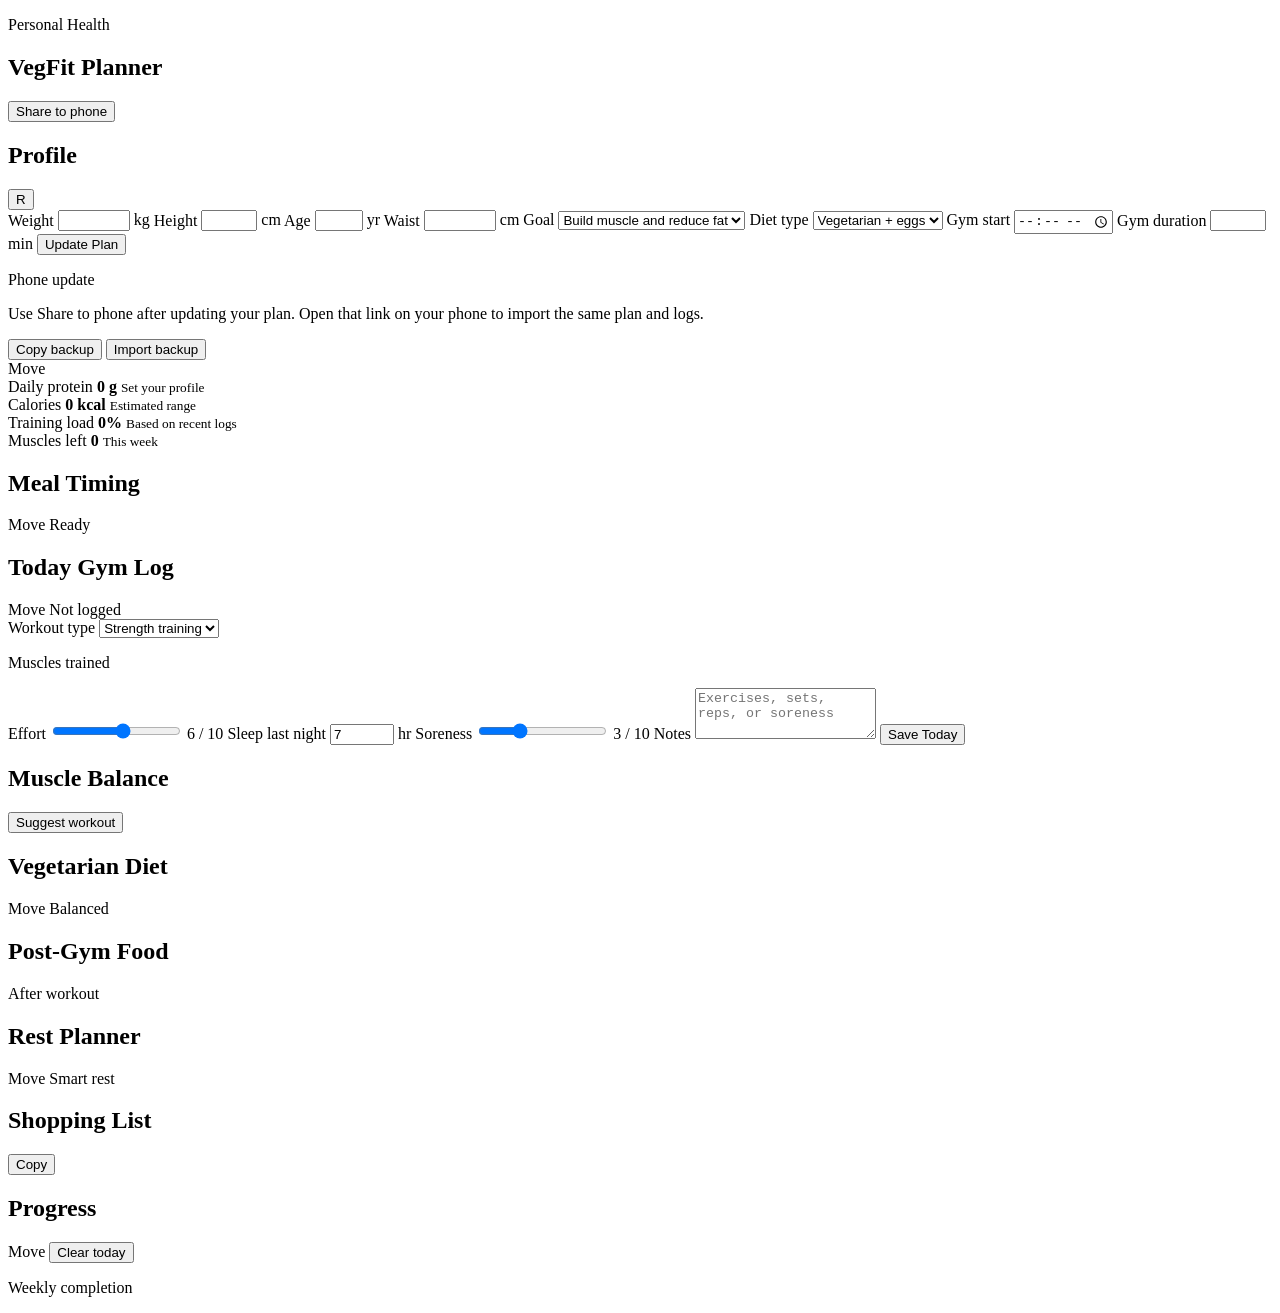
==== personal-health-app/index.html @ f33de955 "Add VegFit Planner HTML" ====
<!DOCTYPE html>
<html lang="en">
<head>
    <meta charset="UTF-8">
    <meta name="viewport" content="width=device-width, initial-scale=1.0">
    <title>VegFit Planner</title>
    <meta name="theme-color" content="#1e7f52">
    <link rel="manifest" href="manifest.json">
    <link rel="stylesheet" href="styles.css">
</head>
<body>
    <main class="app">
        <section class="topbar">
            <div>
                <p class="eyebrow">Personal Health</p>
                <h1>VegFit Planner</h1>
            </div>
            <div class="top-actions">
                <button class="text-button" id="sharePlanBtn">Share to phone</button>
                <div class="today-pill" id="todayLabel"></div>
            </div>
        </section>

        <section class="layout">
            <aside class="panel profile-panel">
                <div class="section-head">
                    <h2>Profile</h2>
                    <button class="icon-button" id="resetBtn" title="Reset saved app data" aria-label="Reset saved app data">R</button>
                </div>

                <form id="profileForm">
                    <label>
                        Weight
                        <span class="input-row">
                            <input type="number" id="weight" min="30" max="220" step="0.1" required>
                            <span>kg</span>
                        </span>
                    </label>

                    <label>
                        Height
                        <span class="input-row">
                            <input type="number" id="height" min="120" max="230" step="1" required>
                            <span>cm</span>
                        </span>
                    </label>

                    <label>
                        Age
                        <span class="input-row">
                            <input type="number" id="age" min="13" max="90" step="1" required>
                            <span>yr</span>
                        </span>
                    </label>

                    <label>
                        Waist
                        <span class="input-row">
                            <input type="number" id="waist" min="40" max="180" step="0.5">
                            <span>cm</span>
                        </span>
                    </label>

                    <label>
                        Goal
                        <select id="goal">
                            <option value="recomp">Build muscle and reduce fat</option>
                            <option value="muscle">Lean muscle gain</option>
                            <option value="fatloss">Fat loss</option>
                            <option value="maintain">Maintain fitness</option>
                        </select>
                    </label>

                    <label>
                        Diet type
                        <select id="dietType">
                            <option value="vegEgg">Vegetarian + eggs</option>
                            <option value="veg">Strict vegetarian</option>
                        </select>
                    </label>

                    <label>
                        Gym start
                        <input type="time" id="gymStart" required>
                    </label>

                    <label>
                        Gym duration
                        <span class="input-row">
                            <input type="number" id="gymDuration" min="20" max="180" step="5" required>
                            <span>min</span>
                        </span>
                    </label>

                    <button type="submit">Update Plan</button>
                </form>

                <div class="sync-panel">
                    <p class="field-label">Phone update</p>
                    <p class="sync-copy">Use Share to phone after updating your plan. Open that link on your phone to import the same plan and logs.</p>
                    <button class="text-button" id="exportBtn">Copy backup</button>
                    <button class="text-button" id="importBtn">Import backup</button>
                </div>
            </aside>

            <section class="content">
                <section class="metrics-grid movable-panel" data-panel="metrics" draggable="true">
                    <div class="drag-handle" title="Drag to move this section">Move</div>
                    <article class="metric-card">
                        <span>Daily protein</span>
                        <strong id="proteinTarget">0 g</strong>
                        <small id="proteinNote">Set your profile</small>
                    </article>
                    <article class="metric-card">
                        <span>Calories</span>
                        <strong id="calorieTarget">0 kcal</strong>
                        <small id="calorieNote">Estimated range</small>
                    </article>
                    <article class="metric-card">
                        <span>Training load</span>
                        <strong id="fatigueScore">0%</strong>
                        <small id="fatigueNote">Based on recent logs</small>
                    </article>
                    <article class="metric-card">
                        <span>Muscles left</span>
                        <strong id="muscleLeftCount">0</strong>
                        <small id="muscleLeftNote">This week</small>
                    </article>
                </section>

                <section class="panel movable-panel" data-panel="meals" draggable="true">
                    <div class="section-head">
                        <h2>Meal Timing</h2>
                        <span class="drag-handle" title="Drag to move this section">Move</span>
                        <span class="status-chip" id="nextMealChip">Ready</span>
                    </div>
                    <div class="timeline" id="mealTimeline"></div>
                </section>

                <section class="split movable-panel" data-panel="gym" draggable="true">
                    <article class="panel">
                        <div class="section-head">
                            <h2>Today Gym Log</h2>
                            <span class="drag-handle" title="Drag to move this section">Move</span>
                            <span class="status-chip" id="logStatus">Not logged</span>
                        </div>
                        <form id="workoutForm">
                            <label>
                                Workout type
                                <select id="workoutType">
                                    <option value="strength">Strength training</option>
                                    <option value="cardio">Cardio</option>
                                    <option value="rest">Rest / recovery</option>
                                    <option value="mobility">Mobility</option>
                                </select>
                            </label>

                            <div>
                                <p class="field-label">Muscles trained</p>
                                <div class="muscle-grid" id="musclePicker"></div>
                            </div>

                            <label>
                                Effort
                                <input type="range" id="effort" min="1" max="10" value="6">
                                <span class="range-value" id="effortValue">6 / 10</span>
                            </label>

                            <label>
                                Sleep last night
                                <span class="input-row">
                                    <input type="number" id="sleep" min="0" max="12" step="0.5" value="7">
                                    <span>hr</span>
                                </span>
                            </label>

                            <label>
                                Soreness
                                <input type="range" id="soreness" min="0" max="10" value="3">
                                <span class="range-value" id="sorenessValue">3 / 10</span>
                            </label>

                            <label>
                                Notes
                                <textarea id="notes" rows="3" placeholder="Exercises, sets, reps, or soreness"></textarea>
                            </label>

                            <button type="submit">Save Today</button>
                        </form>
                    </article>

                    <article class="panel">
                        <div class="section-head">
                            <h2>Muscle Balance</h2>
                            <button class="text-button" id="suggestWorkoutBtn">Suggest workout</button>
                        </div>
                        <div class="muscle-status" id="muscleStatus"></div>
                        <div class="recommendation" id="workoutRecommendation"></div>
                    </article>
                </section>

                <section class="split movable-panel" data-panel="diet" draggable="true">
                    <article class="panel">
                        <div class="section-head">
                            <h2>Vegetarian Diet</h2>
                            <span class="drag-handle" title="Drag to move this section">Move</span>
                            <span class="status-chip" id="dietChip">Balanced</span>
                        </div>
                        <div class="food-list" id="dietPlan"></div>
                    </article>

                    <article class="panel">
                        <div class="section-head">
                            <h2>Post-Gym Food</h2>
                            <span class="status-chip" id="postGymChip">After workout</span>
                        </div>
                        <div class="food-list" id="postGymFood"></div>
                    </article>
                </section>

                <section class="split movable-panel" data-panel="recovery" draggable="true">
                    <article class="panel">
                        <div class="section-head">
                            <h2>Rest Planner</h2>
                            <span class="drag-handle" title="Drag to move this section">Move</span>
                            <span class="status-chip" id="restChip">Smart rest</span>
                        </div>
                        <div class="recovery-grid" id="recoveryPlan"></div>
                    </article>

                    <article class="panel">
                        <div class="section-head">
                            <h2>Shopping List</h2>
                            <button class="text-button" id="copyGroceriesBtn">Copy</button>
                        </div>
                        <div class="food-list" id="shoppingList"></div>
                    </article>
                </section>

                <section class="panel movable-panel" data-panel="progress" draggable="true">
                    <div class="section-head">
                        <h2>Progress</h2>
                        <span class="drag-handle" title="Drag to move this section">Move</span>
                        <button class="text-button" id="clearTodayBtn">Clear today</button>
                    </div>
                    <div class="progress-wrap">
                        <div>
                            <p class="field-label">Weekly completion</p>
                            <div class="bar"><span id="weekBar"></span></div>
                        </div>
                        <div class="history" id="history"></div>
                    </div>
                </section>
            </section>
        </section>
    </main>

    <script src="app.js"></script>
</body>
</html>
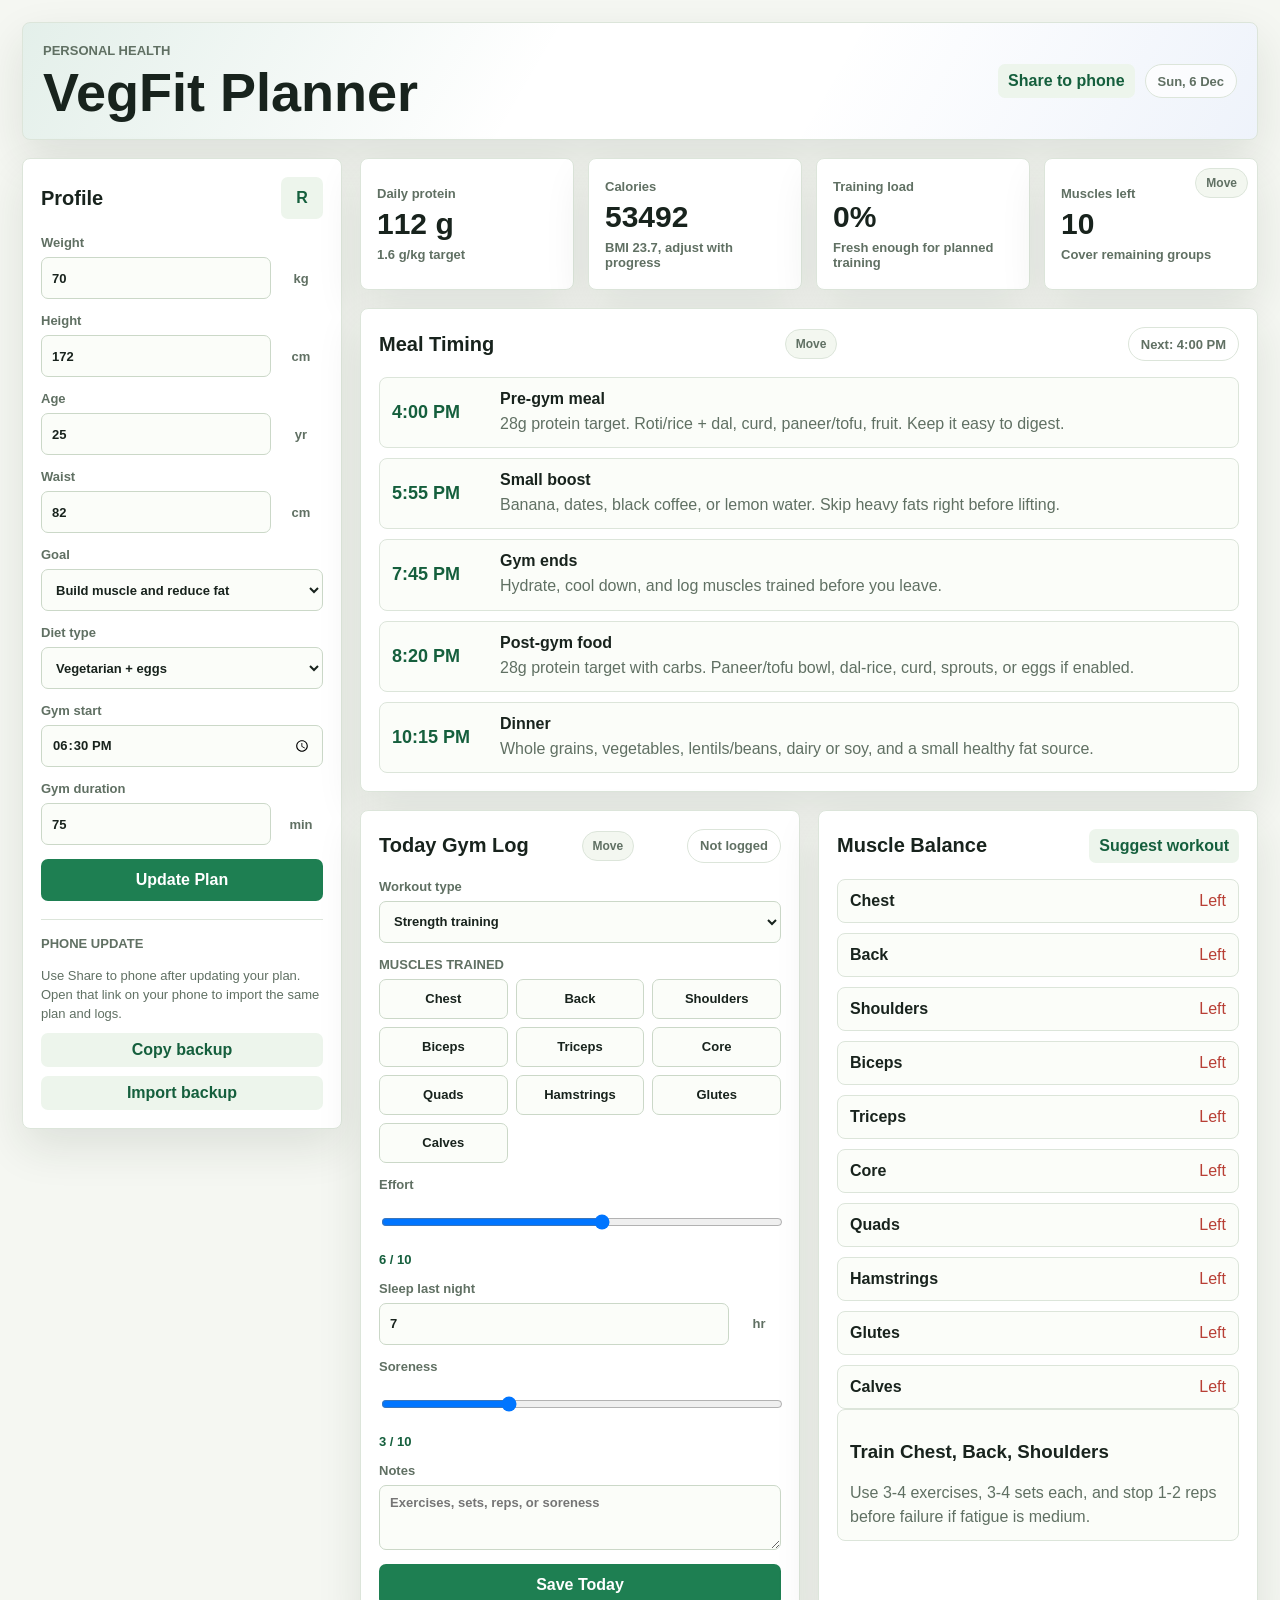
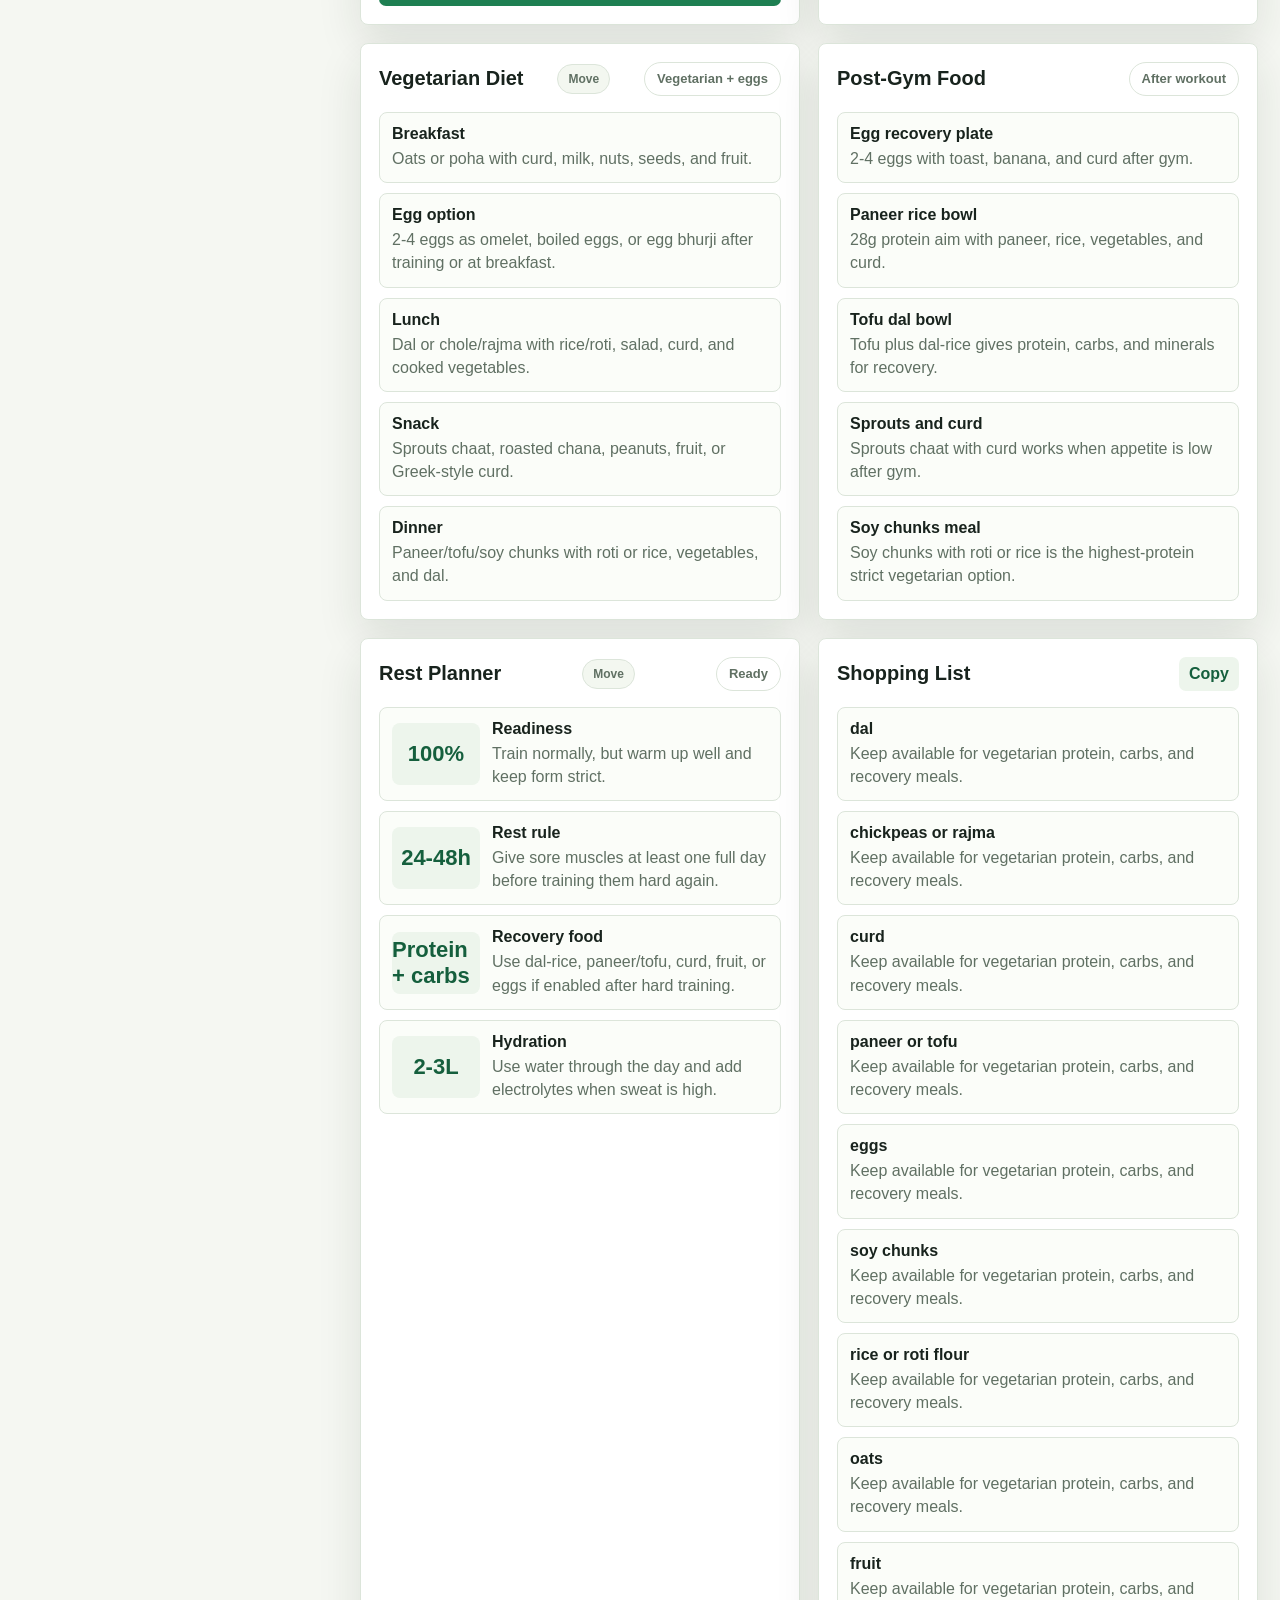
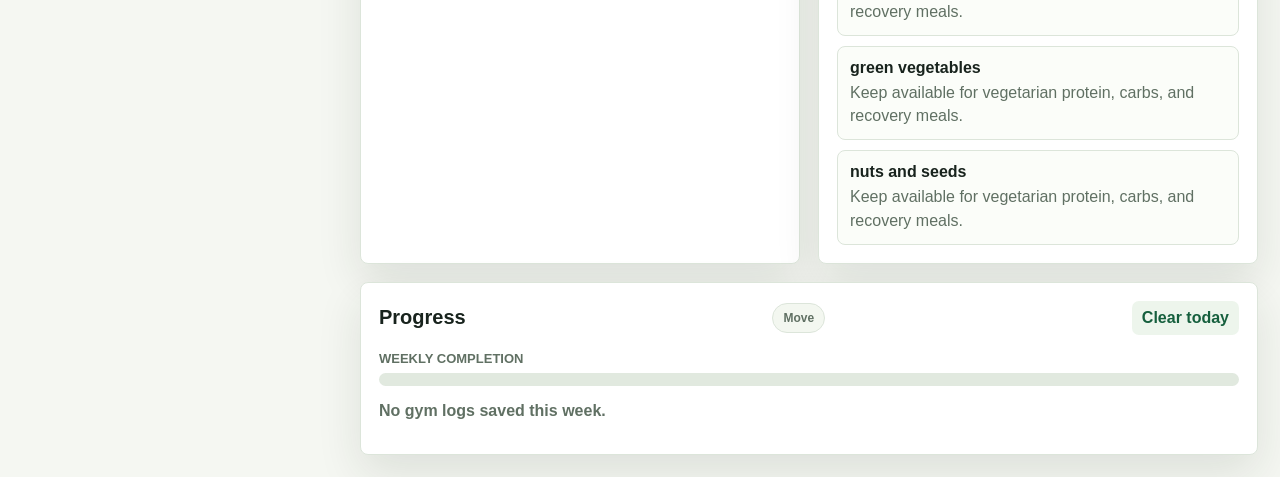
==== commit 06c53145: "Load mobile fixes in VegFit Planner" ====
--- a/personal-health-app/index.html
+++ b/personal-health-app/index.html
@@ -7,6 +7,7 @@
     <meta name="theme-color" content="#1e7f52">
     <link rel="manifest" href="manifest.json">
     <link rel="stylesheet" href="styles.css">
+    <link rel="stylesheet" href="mobile-fixes.css">
 </head>
 <body>
     <main class="app">
@@ -256,5 +257,6 @@
     </main>
 
     <script src="app.js"></script>
+    <script src="mobile-fixes.js"></script>
 </body>
 </html>
--- a/personal-health-app/styles.css
+++ b/personal-health-app/styles.css
@@ -0,0 +1,532 @@
+:root {
+    --bg: #f5f7f2;
+    --ink: #18231d;
+    --muted: #607063;
+    --line: #dce5da;
+    --panel: #ffffff;
+    --green: #1e7f52;
+    --green-dark: #155f3d;
+    --gold: #c18417;
+    --red: #b83f35;
+    --blue: #2b65c8;
+    --shadow: 0 18px 45px rgba(23, 44, 28, 0.11);
+}
+
+* {
+    box-sizing: border-box;
+}
+
+body {
+    margin: 0;
+    min-height: 100vh;
+    font-family: Arial, Helvetica, sans-serif;
+    color: var(--ink);
+    background: var(--bg);
+}
+
+button,
+input,
+select,
+textarea {
+    font: inherit;
+}
+
+button {
+    min-height: 42px;
+    border: 0;
+    border-radius: 7px;
+    padding: 10px 14px;
+    background: var(--green);
+    color: #ffffff;
+    font-weight: 700;
+    cursor: pointer;
+}
+
+button:hover {
+    background: var(--green-dark);
+}
+
+.app {
+    width: min(1440px, 100%);
+    margin: 0 auto;
+    padding: 22px;
+}
+
+.topbar {
+    display: flex;
+    align-items: center;
+    justify-content: space-between;
+    gap: 16px;
+    margin-bottom: 18px;
+    padding: 20px;
+    border: 1px solid var(--line);
+    border-radius: 8px;
+    background:
+        linear-gradient(120deg, rgba(30, 127, 82, 0.12), transparent 42%),
+        linear-gradient(300deg, rgba(43, 101, 200, 0.08), transparent 36%),
+        #ffffff;
+    box-shadow: var(--shadow);
+}
+
+.eyebrow,
+.field-label {
+    margin: 0 0 7px;
+    color: var(--muted);
+    font-size: 13px;
+    font-weight: 700;
+    letter-spacing: 0;
+    text-transform: uppercase;
+}
+
+h1,
+h2,
+p {
+    margin-top: 0;
+}
+
+h1 {
+    margin-bottom: 0;
+    font-size: clamp(30px, 6vw, 54px);
+    line-height: 1;
+}
+
+h2 {
+    margin-bottom: 0;
+    font-size: 20px;
+}
+
+.today-pill,
+.status-chip {
+    display: inline-flex;
+    align-items: center;
+    min-height: 34px;
+    border: 1px solid var(--line);
+    border-radius: 999px;
+    padding: 7px 12px;
+    background: rgba(255, 255, 255, 0.74);
+    color: var(--muted);
+    font-size: 13px;
+    font-weight: 700;
+    white-space: nowrap;
+}
+
+.top-actions {
+    display: flex;
+    align-items: center;
+    justify-content: flex-end;
+    gap: 10px;
+    flex-wrap: wrap;
+}
+
+.layout {
+    display: grid;
+    grid-template-columns: 320px minmax(0, 1fr);
+    gap: 18px;
+    align-items: start;
+}
+
+.content {
+    display: grid;
+    gap: 18px;
+}
+
+.panel,
+.metric-card {
+    background: var(--panel);
+    border: 1px solid var(--line);
+    border-radius: 8px;
+    box-shadow: var(--shadow);
+}
+
+.panel {
+    padding: 18px;
+}
+
+.profile-panel {
+    position: sticky;
+    top: 16px;
+}
+
+.sync-panel {
+    display: grid;
+    gap: 9px;
+    margin-top: 18px;
+    padding-top: 16px;
+    border-top: 1px solid var(--line);
+}
+
+.sync-copy {
+    margin: 0;
+    color: var(--muted);
+    font-size: 13px;
+    line-height: 1.45;
+}
+
+.section-head {
+    display: flex;
+    align-items: center;
+    justify-content: space-between;
+    gap: 12px;
+    margin-bottom: 16px;
+}
+
+form {
+    display: grid;
+    gap: 14px;
+}
+
+label {
+    display: grid;
+    gap: 7px;
+    color: var(--muted);
+    font-size: 13px;
+    font-weight: 700;
+}
+
+input,
+select,
+textarea {
+    width: 100%;
+    min-height: 42px;
+    border: 1px solid #cbd8c8;
+    border-radius: 7px;
+    padding: 9px 10px;
+    background: #fbfdf9;
+    color: var(--ink);
+}
+
+textarea {
+    resize: vertical;
+}
+
+input:focus,
+select:focus,
+textarea:focus {
+    border-color: var(--green);
+    outline: 3px solid rgba(30, 127, 82, 0.16);
+}
+
+.input-row {
+    display: grid;
+    grid-template-columns: minmax(0, 1fr) 44px;
+    gap: 8px;
+    align-items: center;
+}
+
+.input-row span {
+    color: var(--muted);
+    font-weight: 700;
+    text-align: center;
+}
+
+.icon-button {
+    width: 42px;
+    padding: 0;
+    background: #edf5ec;
+    color: var(--green-dark);
+}
+
+.text-button {
+    min-height: 34px;
+    padding: 7px 10px;
+    background: #edf5ec;
+    color: var(--green-dark);
+}
+
+.text-button:hover,
+.icon-button:hover {
+    background: #dcebd9;
+}
+
+.metrics-grid {
+    display: grid;
+    grid-template-columns: repeat(4, minmax(0, 1fr));
+    gap: 14px;
+}
+
+.movable-panel {
+    position: relative;
+}
+
+.movable-panel.dragging {
+    opacity: 0.55;
+}
+
+.drag-handle {
+    display: inline-flex;
+    align-items: center;
+    justify-content: center;
+    min-height: 30px;
+    border: 1px solid var(--line);
+    border-radius: 999px;
+    padding: 5px 10px;
+    background: #f3f7f0;
+    color: var(--muted);
+    font-size: 12px;
+    font-weight: 800;
+    cursor: grab;
+    user-select: none;
+}
+
+.metrics-grid .drag-handle {
+    position: absolute;
+    right: 10px;
+    top: 10px;
+}
+
+.metric-card {
+    min-height: 132px;
+    padding: 16px;
+    display: grid;
+    gap: 8px;
+    align-content: center;
+}
+
+.metric-card span,
+.metric-card small {
+    color: var(--muted);
+    font-size: 13px;
+    font-weight: 700;
+}
+
+.metric-card strong {
+    font-size: 30px;
+    line-height: 1;
+}
+
+.timeline,
+.food-list,
+.history,
+.muscle-status {
+    display: grid;
+    gap: 10px;
+}
+
+.timeline-item,
+.food-item,
+.history-item,
+.muscle-item,
+.recommendation {
+    border: 1px solid var(--line);
+    border-radius: 8px;
+    padding: 12px;
+    background: #fbfdf9;
+}
+
+.timeline-item {
+    display: grid;
+    grid-template-columns: 96px minmax(0, 1fr);
+    gap: 12px;
+    align-items: center;
+}
+
+.time {
+    color: var(--green-dark);
+    font-size: 18px;
+    font-weight: 800;
+}
+
+.timeline-item h3,
+.food-item h3,
+.history-item h3 {
+    margin: 0 0 4px;
+    font-size: 16px;
+}
+
+.timeline-item p,
+.food-item p,
+.history-item p,
+.recommendation p {
+    margin: 0;
+    color: var(--muted);
+    line-height: 1.45;
+}
+
+.split {
+    display: grid;
+    grid-template-columns: repeat(2, minmax(0, 1fr));
+    gap: 18px;
+}
+
+.recovery-grid {
+    display: grid;
+    gap: 10px;
+}
+
+.recovery-item {
+    display: grid;
+    grid-template-columns: 88px minmax(0, 1fr);
+    gap: 12px;
+    align-items: center;
+    border: 1px solid var(--line);
+    border-radius: 8px;
+    padding: 12px;
+    background: #fbfdf9;
+}
+
+.recovery-score {
+    display: flex;
+    align-items: center;
+    justify-content: center;
+    min-height: 62px;
+    border-radius: 8px;
+    background: #edf5ec;
+    color: var(--green-dark);
+    font-size: 22px;
+    font-weight: 900;
+}
+
+.recovery-item h3 {
+    margin: 0 0 4px;
+    font-size: 16px;
+}
+
+.recovery-item p {
+    margin: 0;
+    color: var(--muted);
+    line-height: 1.45;
+}
+
+.muscle-grid {
+    display: grid;
+    grid-template-columns: repeat(3, minmax(0, 1fr));
+    gap: 8px;
+}
+
+.muscle-option {
+    position: relative;
+}
+
+.muscle-option input {
+    position: absolute;
+    opacity: 0;
+    pointer-events: none;
+}
+
+.muscle-option span {
+    display: flex;
+    align-items: center;
+    justify-content: center;
+    min-height: 40px;
+    border: 1px solid #cbd8c8;
+    border-radius: 7px;
+    background: #fbfdf9;
+    color: var(--ink);
+    font-size: 13px;
+    font-weight: 700;
+    text-align: center;
+}
+
+.muscle-option input:checked + span {
+    border-color: var(--green);
+    background: #dff1e5;
+    color: var(--green-dark);
+}
+
+.range-value {
+    color: var(--green-dark);
+}
+
+.muscle-item {
+    display: flex;
+    align-items: center;
+    justify-content: space-between;
+    gap: 8px;
+}
+
+.muscle-name {
+    font-weight: 800;
+}
+
+.trained {
+    color: var(--green);
+}
+
+.left {
+    color: var(--red);
+}
+
+.recovery {
+    color: var(--gold);
+}
+
+.bar {
+    height: 13px;
+    overflow: hidden;
+    border-radius: 999px;
+    background: #e1e9df;
+}
+
+.bar span {
+    display: block;
+    width: 0;
+    height: 100%;
+    border-radius: inherit;
+    background: linear-gradient(90deg, var(--green), var(--gold));
+    transition: width 220ms ease;
+}
+
+.progress-wrap {
+    display: grid;
+    gap: 16px;
+}
+
+.empty {
+    color: var(--muted);
+    font-weight: 700;
+}
+
+@media (max-width: 1040px) {
+    .layout,
+    .split {
+        grid-template-columns: 1fr;
+    }
+
+    .profile-panel {
+        position: static;
+    }
+
+    .metrics-grid {
+        grid-template-columns: repeat(2, minmax(0, 1fr));
+    }
+}
+
+@media (max-width: 620px) {
+    .app {
+        padding: 14px;
+    }
+
+    .topbar {
+        align-items: flex-start;
+        flex-direction: column;
+        padding: 16px;
+    }
+
+    .metrics-grid,
+    .muscle-grid {
+        grid-template-columns: 1fr;
+    }
+
+    .timeline-item {
+        grid-template-columns: 1fr;
+    }
+
+    .top-actions {
+        width: 100%;
+        justify-content: stretch;
+    }
+
+    .top-actions > * {
+        flex: 1;
+        justify-content: center;
+    }
+
+    .section-head {
+        align-items: flex-start;
+        flex-wrap: wrap;
+    }
+
+    .recovery-item {
+        grid-template-columns: 1fr;
+    }
+}
--- a/personal-health-app/mobile-fixes.css
+++ b/personal-health-app/mobile-fixes.css
@@ -0,0 +1,23 @@
+.mobile-move {
+    display: none;
+    gap: 8px;
+    margin-bottom: 10px;
+}
+
+.move-button {
+    min-height: 34px;
+    flex: 1;
+    padding: 7px 10px;
+    background: #eef4fb;
+    color: #2b65c8;
+}
+
+@media (max-width: 620px) {
+    .drag-handle {
+        display: none;
+    }
+
+    .mobile-move {
+        display: flex;
+    }
+}
